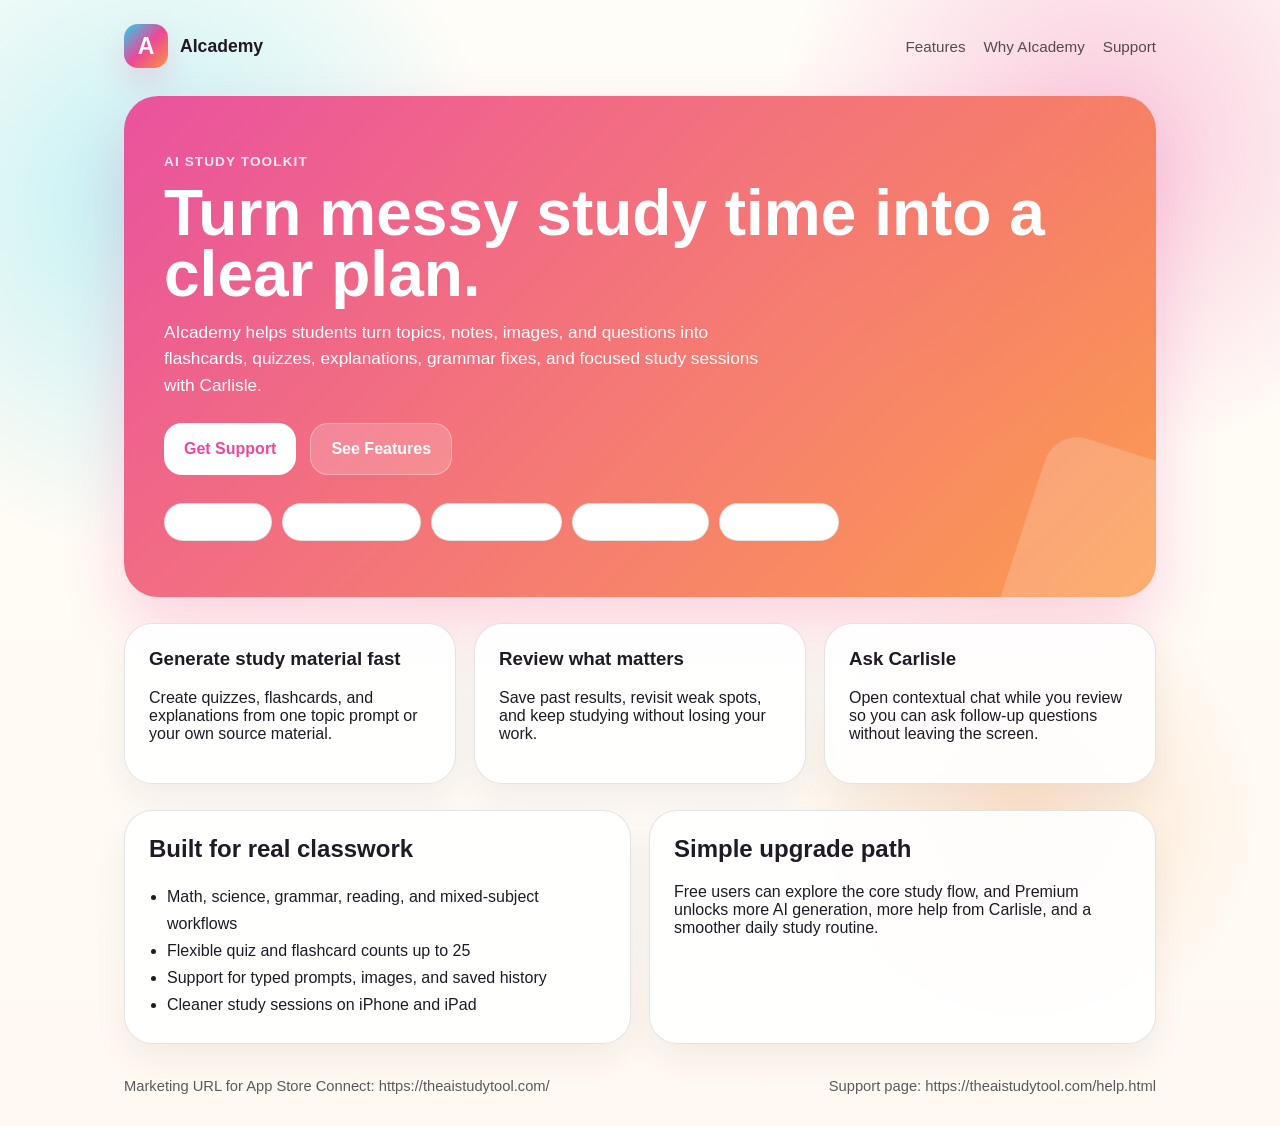
==== index.html @ 09ce11db "Create AIcademy GitHub Pages site" ====
<!DOCTYPE html>
<html lang="en">
<head>
    <meta charset="UTF-8">
    <meta name="viewport" content="width=device-width, initial-scale=1.0">
    <title>AIcademy</title>
    <style>
        :root {
            --paper: #fff9f2;
            --ink: #201a24;
            --cyan: #22d3ee;
            --pink: #ec4899;
            --orange: #fb923c;
            --yellow: #facc15;
            --panel: rgba(255, 255, 255, 0.9);
            --line: rgba(32, 26, 36, 0.12);
        }

        * { box-sizing: border-box; }

        body {
            margin: 0;
            font-family: -apple-system, BlinkMacSystemFont, "SF Pro Display", "Segoe UI", sans-serif;
            color: var(--ink);
            background:
                radial-gradient(circle at 12% 18%, rgba(34, 211, 238, 0.28), transparent 24%),
                radial-gradient(circle at 86% 12%, rgba(236, 72, 153, 0.28), transparent 22%),
                radial-gradient(circle at 80% 72%, rgba(251, 146, 60, 0.22), transparent 18%),
                linear-gradient(180deg, #fffdf8 0%, var(--paper) 100%);
        }

        a { color: inherit; text-decoration: none; }

        .shell {
            max-width: 1080px;
            margin: 0 auto;
            padding: 24px;
        }

        .nav {
            display: flex;
            justify-content: space-between;
            align-items: center;
            gap: 16px;
            margin-bottom: 28px;
        }

        .brand {
            display: inline-flex;
            align-items: center;
            gap: 12px;
            font-weight: 800;
            font-size: 1.1rem;
        }

        .brand-badge {
            width: 44px;
            height: 44px;
            border-radius: 14px;
            background: linear-gradient(135deg, var(--cyan), var(--pink), var(--orange));
            display: grid;
            place-items: center;
            color: white;
            font-size: 1.45rem;
            box-shadow: 0 14px 30px rgba(236, 72, 153, 0.18);
        }

        .nav-links {
            display: flex;
            gap: 18px;
            font-size: 0.95rem;
            color: rgba(32, 26, 36, 0.76);
        }

        .hero {
            background: linear-gradient(135deg, rgba(236, 72, 153, 0.94), rgba(251, 146, 60, 0.9));
            color: white;
            border-radius: 34px;
            padding: 56px 40px;
            box-shadow: 0 28px 60px rgba(236, 72, 153, 0.22);
            position: relative;
            overflow: hidden;
        }

        .hero::after {
            content: "";
            position: absolute;
            inset: auto -80px -80px auto;
            width: 220px;
            height: 220px;
            background: rgba(255, 255, 255, 0.18);
            border-radius: 34px;
            transform: rotate(18deg);
        }

        .eyebrow {
            display: inline-block;
            margin-bottom: 14px;
            font-size: 0.85rem;
            font-weight: 700;
            letter-spacing: 0.08em;
            text-transform: uppercase;
            opacity: 0.86;
        }

        h1 {
            margin: 0 0 14px;
            font-size: clamp(2.4rem, 5vw, 4.6rem);
            line-height: 0.95;
        }

        .hero p {
            max-width: 620px;
            font-size: 1.08rem;
            line-height: 1.55;
            margin: 0 0 24px;
        }

        .cta-row {
            display: flex;
            flex-wrap: wrap;
            gap: 14px;
        }

        .button {
            display: inline-flex;
            align-items: center;
            justify-content: center;
            min-height: 52px;
            padding: 0 20px;
            border-radius: 18px;
            font-weight: 700;
        }

        .button-primary {
            background: white;
            color: var(--pink);
        }

        .button-secondary {
            background: rgba(255, 255, 255, 0.18);
            color: white;
            border: 1px solid rgba(255, 255, 255, 0.34);
        }

        .grid {
            display: grid;
            grid-template-columns: repeat(auto-fit, minmax(240px, 1fr));
            gap: 18px;
            margin-top: 26px;
        }

        .panel {
            background: var(--panel);
            border: 1px solid var(--line);
            border-radius: 28px;
            padding: 24px;
            box-shadow: 0 16px 34px rgba(32, 26, 36, 0.06);
            backdrop-filter: blur(10px);
        }

        .panel h2, .panel h3 {
            margin-top: 0;
        }

        .pill-row {
            display: flex;
            flex-wrap: wrap;
            gap: 10px;
            margin: 28px 0 0;
        }

        .pill {
            padding: 10px 14px;
            border-radius: 999px;
            background: white;
            border: 1px solid var(--line);
            font-size: 0.92rem;
            font-weight: 600;
        }

        .feature-list {
            margin: 0;
            padding-left: 18px;
            line-height: 1.7;
        }

        .footer {
            display: flex;
            flex-wrap: wrap;
            justify-content: space-between;
            gap: 14px;
            margin: 34px 0 8px;
            font-size: 0.92rem;
            color: rgba(32, 26, 36, 0.72);
        }

        @media (max-width: 680px) {
            .shell { padding: 16px; }
            .hero { padding: 40px 24px; border-radius: 28px; }
            .nav { flex-direction: column; align-items: flex-start; }
        }
    </style>
</head>
<body>
    <div class="shell">
        <div class="nav">
            <div class="brand">
                <div class="brand-badge">A</div>
                <span>AIcademy</span>
            </div>
            <div class="nav-links">
                <a href="#features">Features</a>
                <a href="#why">Why AIcademy</a>
                <a href="/help.html">Support</a>
            </div>
        </div>

        <section class="hero">
            <span class="eyebrow">AI Study Toolkit</span>
            <h1>Turn messy study time into a clear plan.</h1>
            <p>
                AIcademy helps students turn topics, notes, images, and questions into flashcards,
                quizzes, explanations, grammar fixes, and focused study sessions with Carlisle.
            </p>
            <div class="cta-row">
                <a class="button button-primary" href="/help.html">Get Support</a>
                <a class="button button-secondary" href="#features">See Features</a>
            </div>
            <div class="pill-row">
                <span class="pill">Flashcards</span>
                <span class="pill">Multiple Choice</span>
                <span class="pill">Grammar Help</span>
                <span class="pill">Past Questions</span>
                <span class="pill">Carlisle Chat</span>
            </div>
        </section>

        <section class="grid" id="features">
            <div class="panel">
                <h3>Generate study material fast</h3>
                <p>Create quizzes, flashcards, and explanations from one topic prompt or your own source material.</p>
            </div>
            <div class="panel">
                <h3>Review what matters</h3>
                <p>Save past results, revisit weak spots, and keep studying without losing your work.</p>
            </div>
            <div class="panel">
                <h3>Ask Carlisle</h3>
                <p>Open contextual chat while you review so you can ask follow-up questions without leaving the screen.</p>
            </div>
        </section>

        <section class="grid" id="why">
            <div class="panel">
                <h2>Built for real classwork</h2>
                <ul class="feature-list">
                    <li>Math, science, grammar, reading, and mixed-subject workflows</li>
                    <li>Flexible quiz and flashcard counts up to 25</li>
                    <li>Support for typed prompts, images, and saved history</li>
                    <li>Cleaner study sessions on iPhone and iPad</li>
                </ul>
            </div>
            <div class="panel">
                <h2>Simple upgrade path</h2>
                <p>
                    Free users can explore the core study flow, and Premium unlocks more AI generation,
                    more help from Carlisle, and a smoother daily study routine.
                </p>
            </div>
        </section>

        <div class="footer">
            <span>Marketing URL for App Store Connect: https://theaistudytool.com/</span>
            <span>Support page: https://theaistudytool.com/help.html</span>
        </div>
    </div>
</body>
</html>
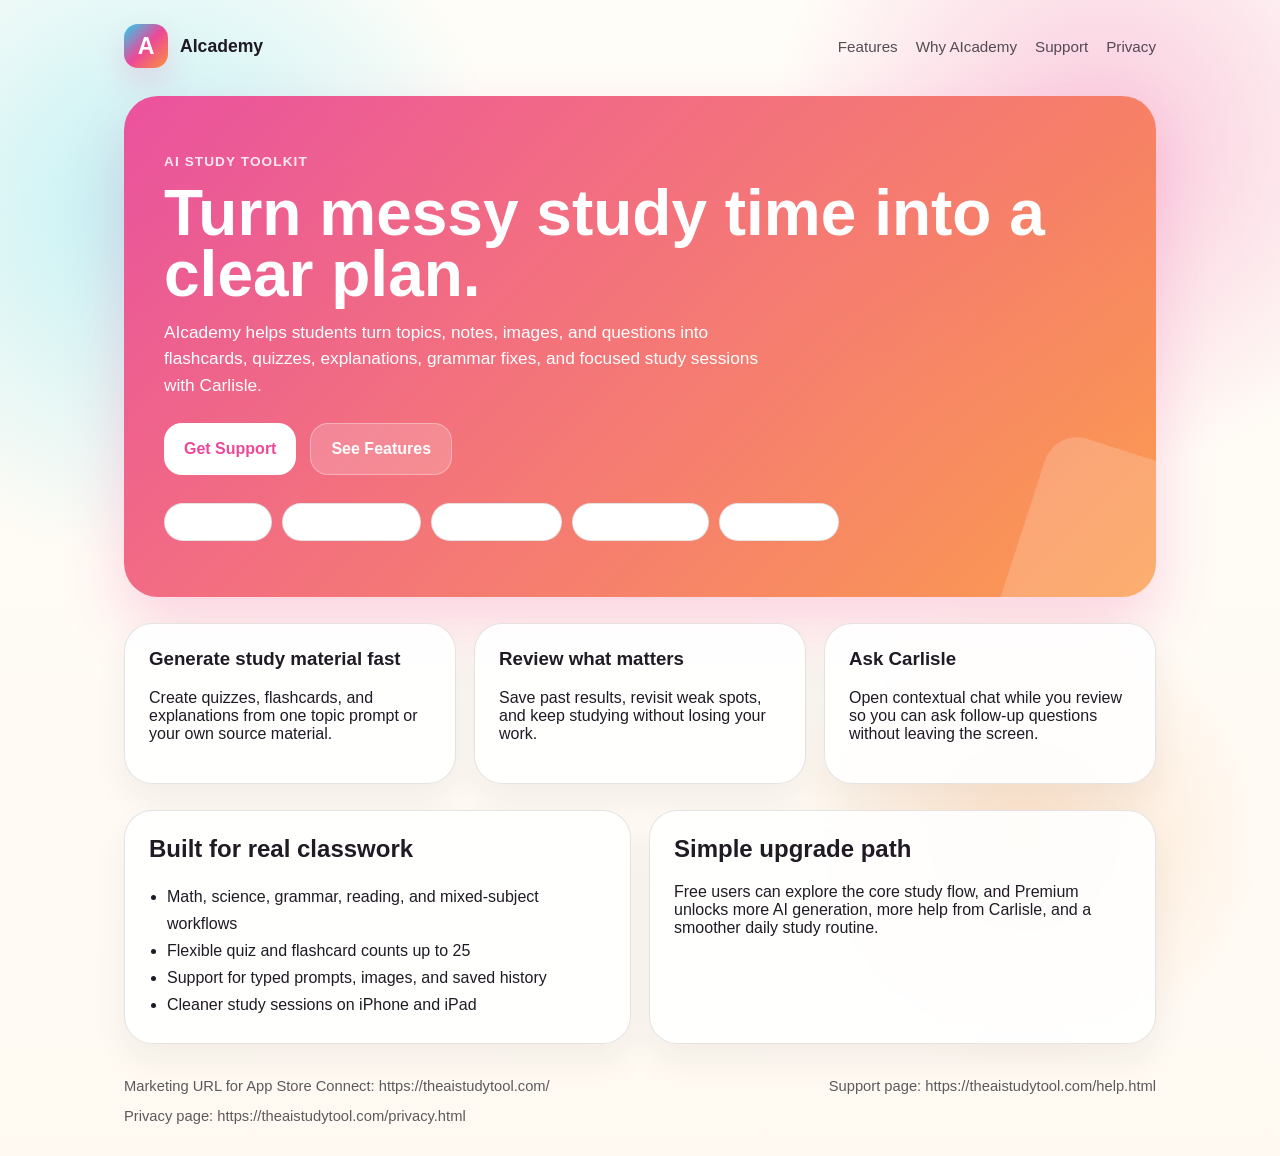
==== commit e63b3441: "Add privacy policy page" ====
--- a/index.html
+++ b/index.html
@@ -213,6 +213,7 @@
                 <a href="#features">Features</a>
                 <a href="#why">Why AIcademy</a>
                 <a href="/help.html">Support</a>
+                <a href="/privacy.html">Privacy</a>
             </div>
         </div>
 
@@ -273,6 +274,7 @@
         <div class="footer">
             <span>Marketing URL for App Store Connect: https://theaistudytool.com/</span>
             <span>Support page: https://theaistudytool.com/help.html</span>
+            <span>Privacy page: https://theaistudytool.com/privacy.html</span>
         </div>
     </div>
 </body>
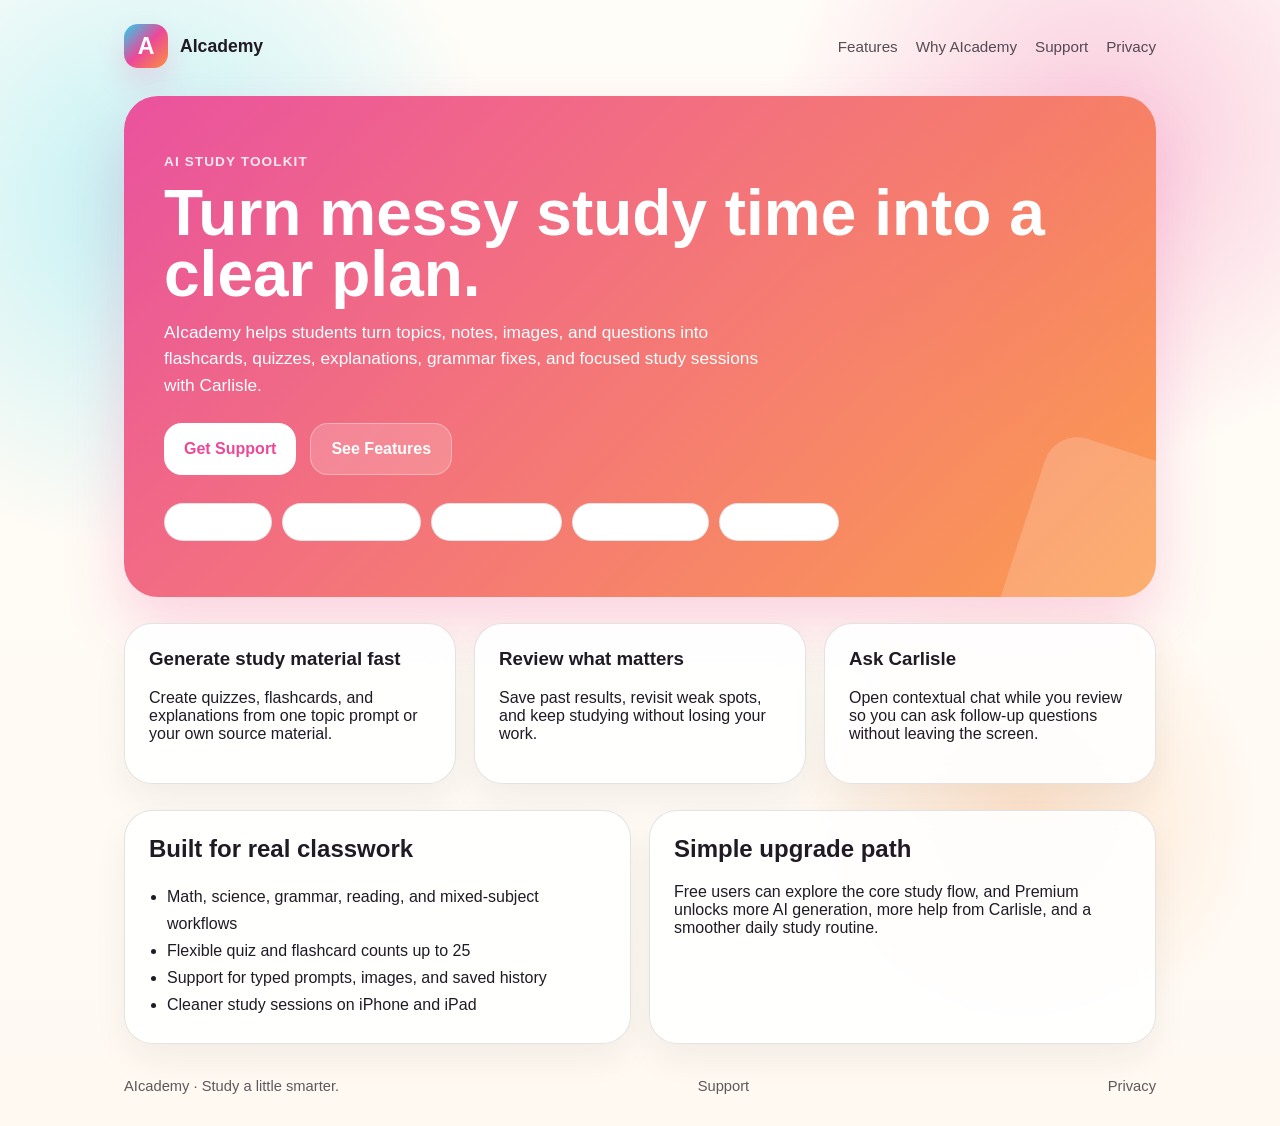
==== commit 44a6d9bb: "Clarify AIcademy 3 privacy and account support" ====
--- a/index.html
+++ b/index.html
@@ -212,8 +212,8 @@
             <div class="nav-links">
                 <a href="#features">Features</a>
                 <a href="#why">Why AIcademy</a>
-                <a href="/help.html">Support</a>
-                <a href="/privacy.html">Privacy</a>
+                <a href="help.html">Support</a>
+                <a href="privacy.html">Privacy</a>
             </div>
         </div>
 
@@ -225,7 +225,7 @@
                 quizzes, explanations, grammar fixes, and focused study sessions with Carlisle.
             </p>
             <div class="cta-row">
-                <a class="button button-primary" href="/help.html">Get Support</a>
+                <a class="button button-primary" href="help.html">Get Support</a>
                 <a class="button button-secondary" href="#features">See Features</a>
             </div>
             <div class="pill-row">
@@ -272,9 +272,9 @@
         </section>
 
         <div class="footer">
-            <span>Marketing URL for App Store Connect: https://theaistudytool.com/</span>
-            <span>Support page: https://theaistudytool.com/help.html</span>
-            <span>Privacy page: https://theaistudytool.com/privacy.html</span>
+            <span>AIcademy · Study a little smarter.</span>
+            <a href="help.html">Support</a>
+            <a href="privacy.html">Privacy</a>
         </div>
     </div>
 </body>
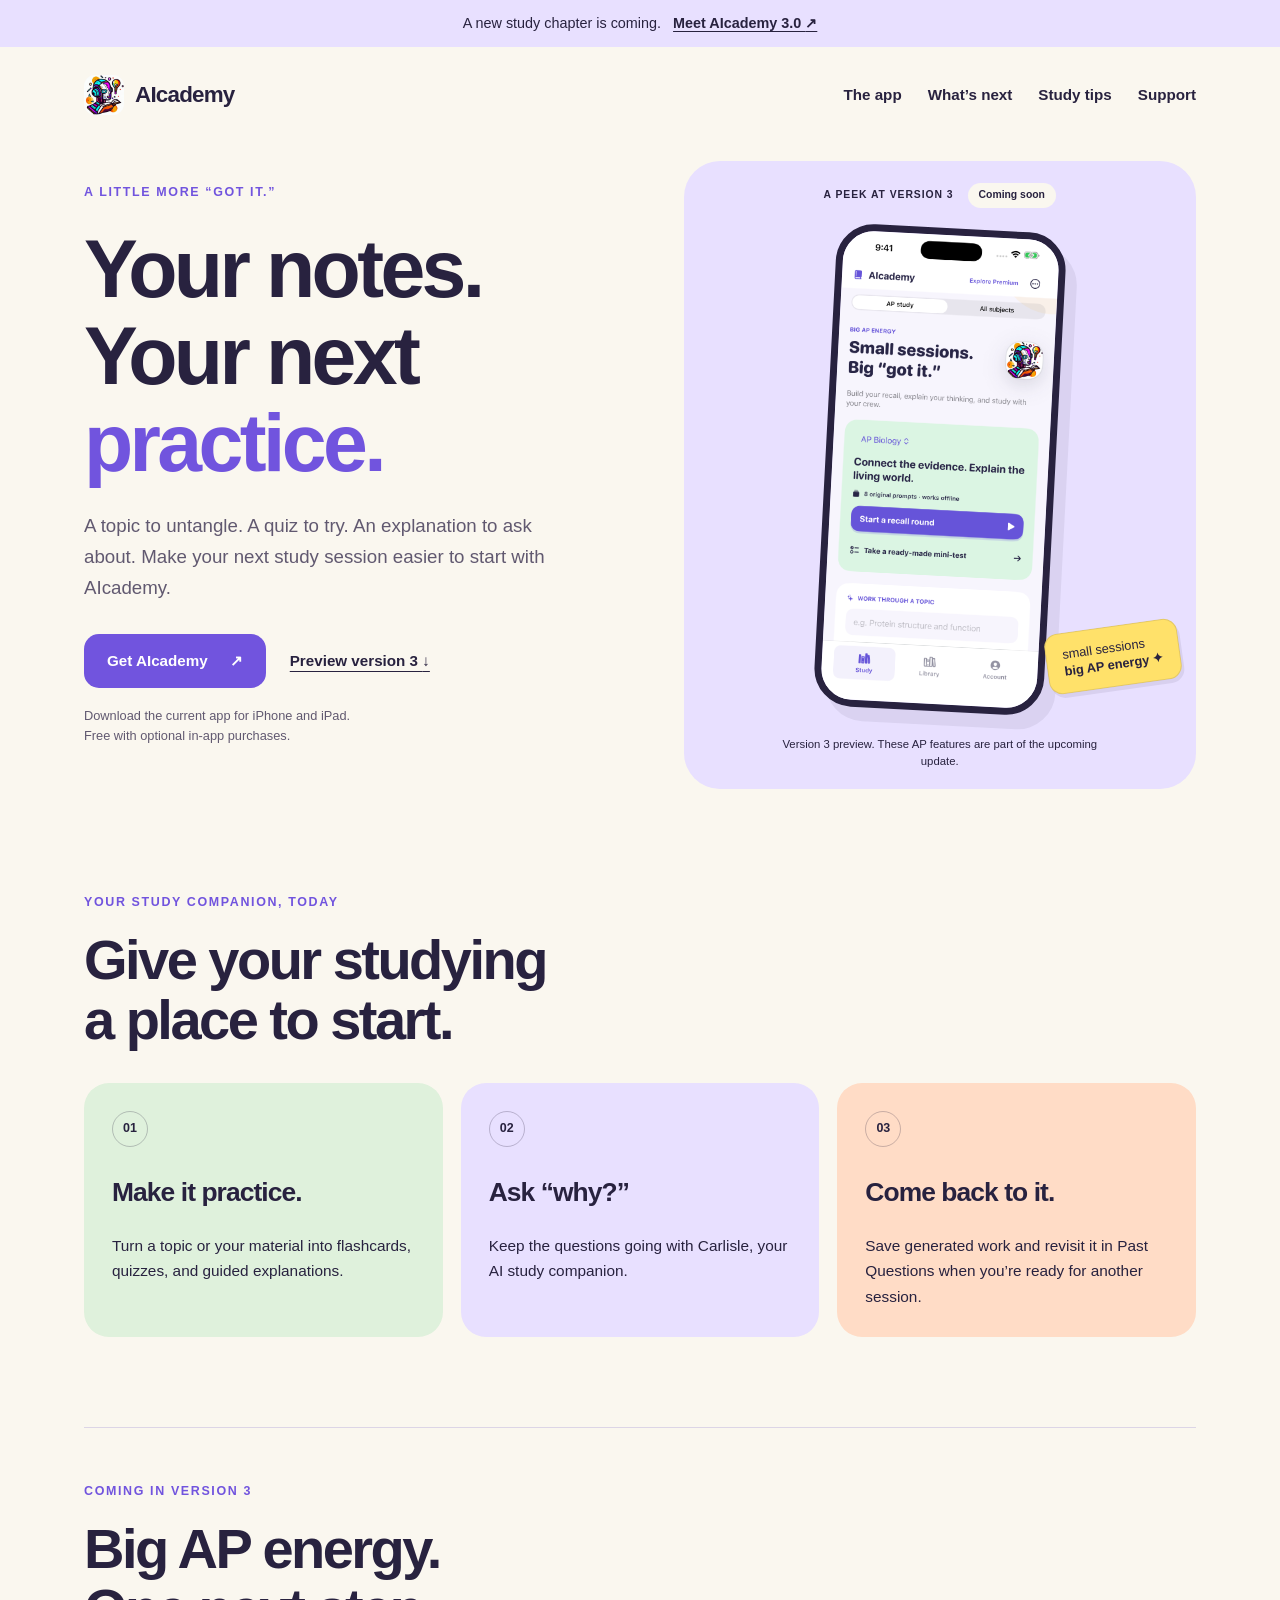
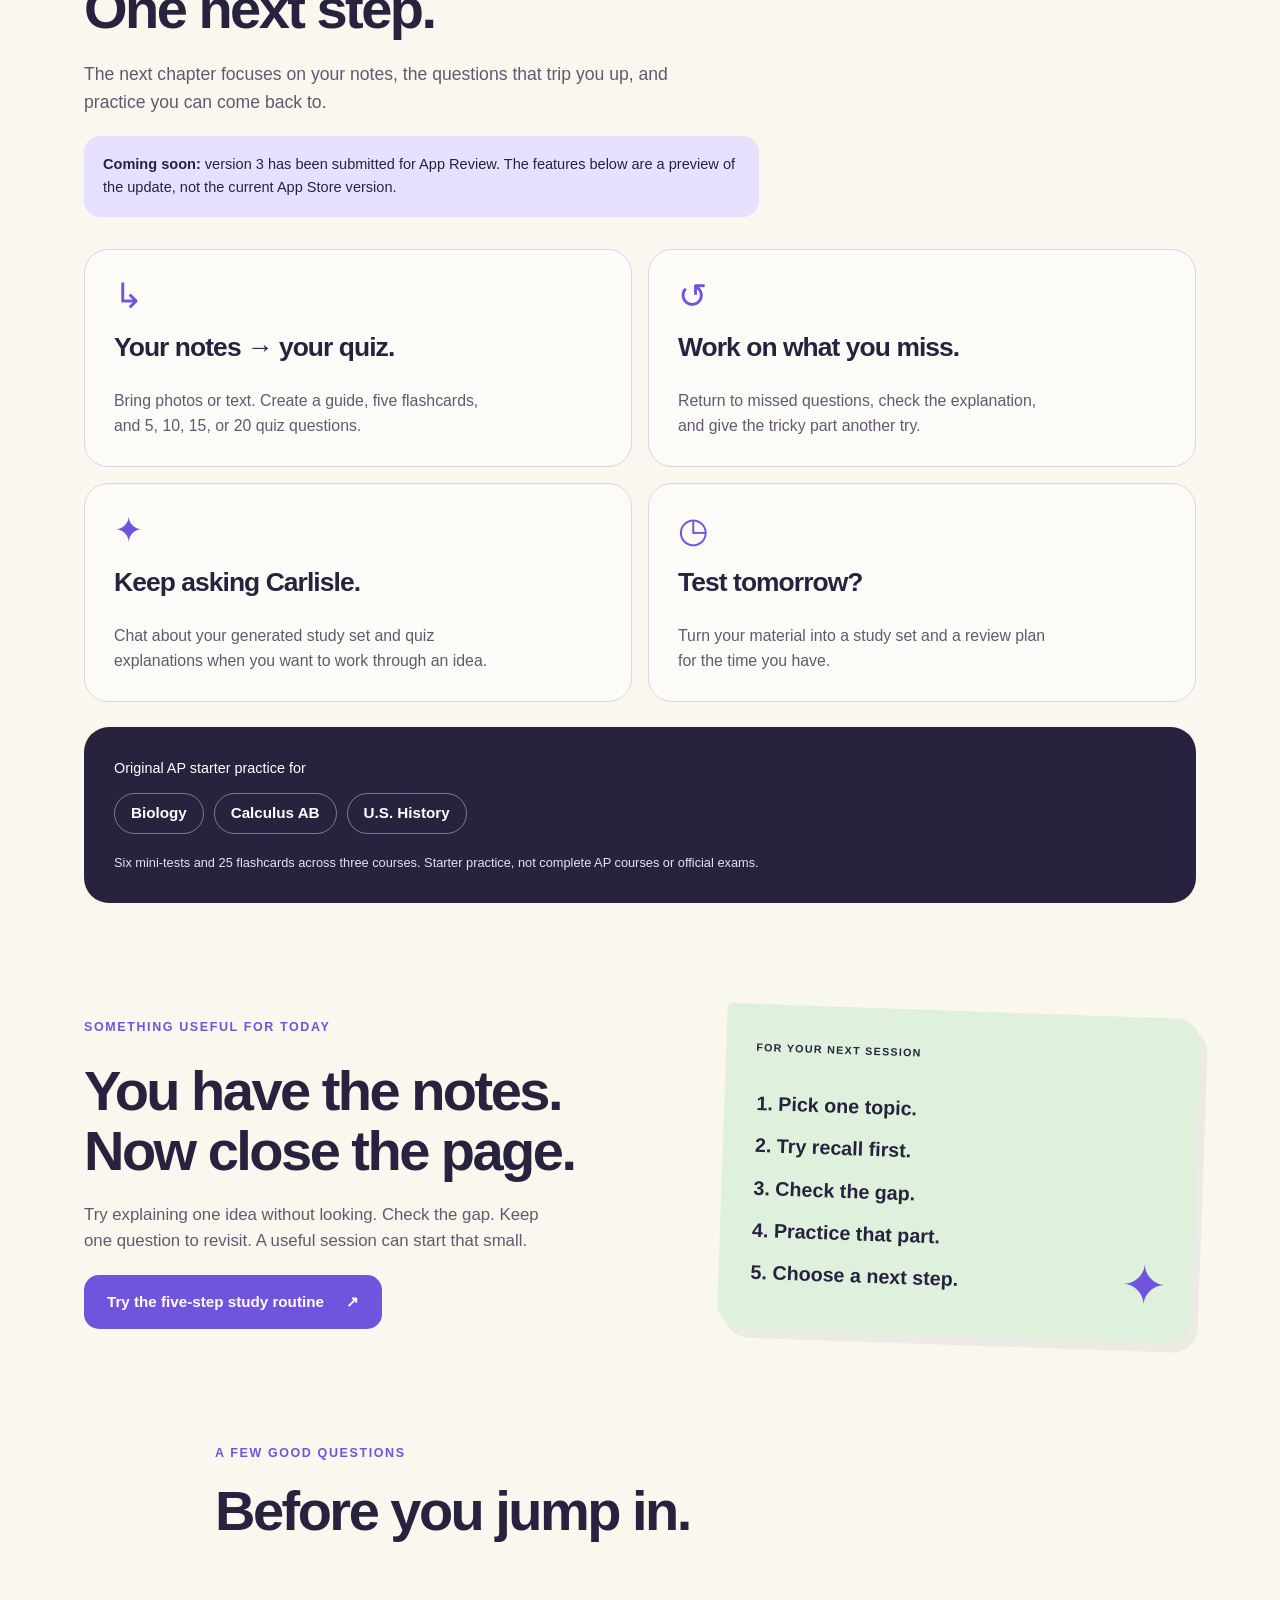
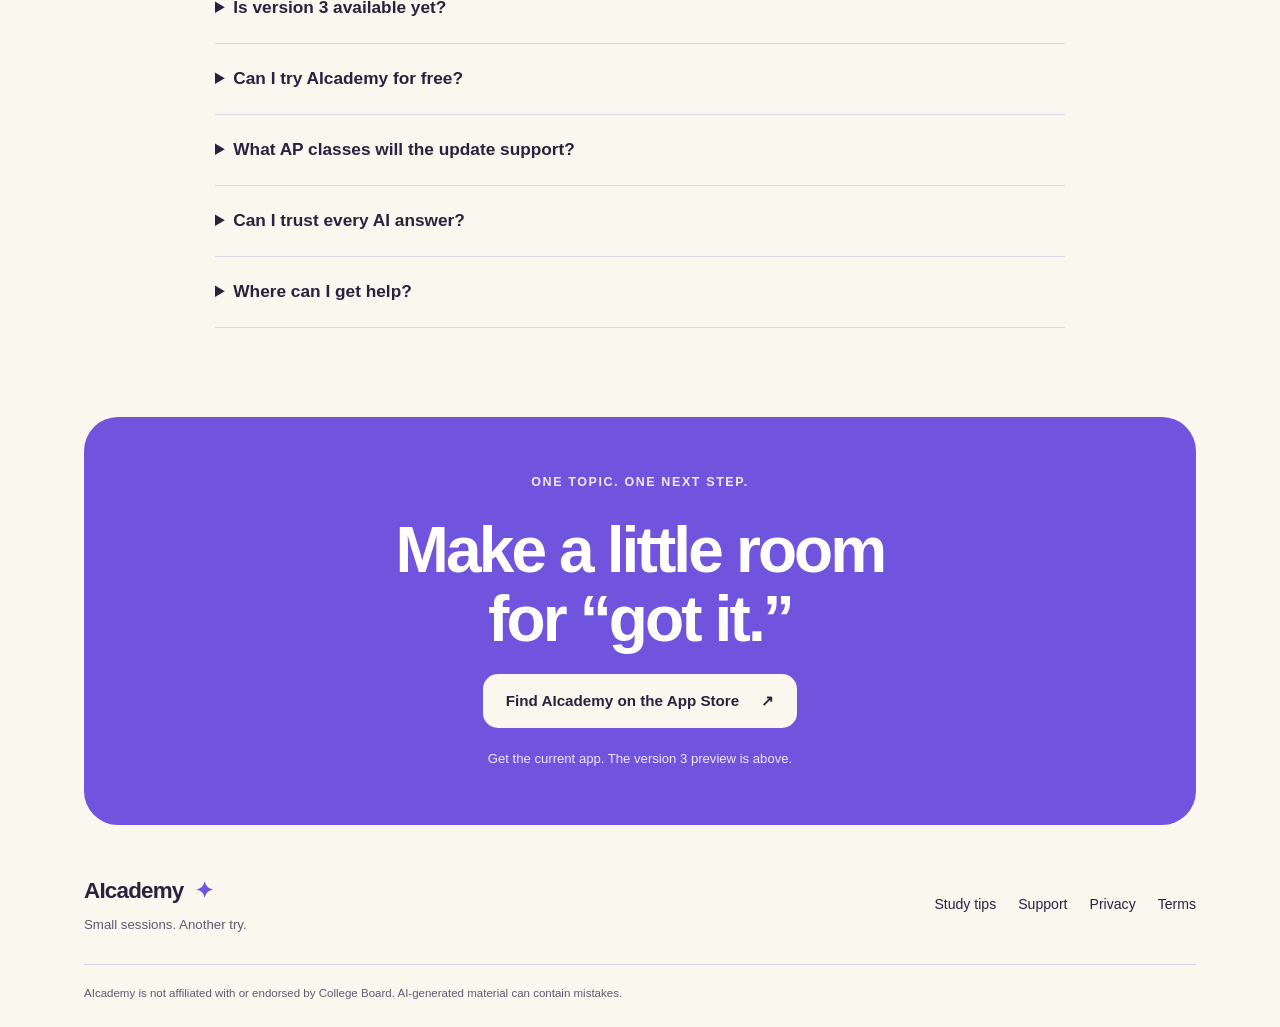
==== commit 9ba38e68: "Refresh AIcademy marketing site and publish study guide" ====
--- a/index.html
+++ b/index.html
@@ -1,281 +1,78 @@
-<!DOCTYPE html>
+<!doctype html>
 <html lang="en">
 <head>
-    <meta charset="UTF-8">
-    <meta name="viewport" content="width=device-width, initial-scale=1.0">
-    <title>AIcademy</title>
-    <style>
-        :root {
-            --paper: #fff9f2;
-            --ink: #201a24;
-            --cyan: #22d3ee;
-            --pink: #ec4899;
-            --orange: #fb923c;
-            --yellow: #facc15;
-            --panel: rgba(255, 255, 255, 0.9);
-            --line: rgba(32, 26, 36, 0.12);
-        }
-
-        * { box-sizing: border-box; }
-
-        body {
-            margin: 0;
-            font-family: -apple-system, BlinkMacSystemFont, "SF Pro Display", "Segoe UI", sans-serif;
-            color: var(--ink);
-            background:
-                radial-gradient(circle at 12% 18%, rgba(34, 211, 238, 0.28), transparent 24%),
-                radial-gradient(circle at 86% 12%, rgba(236, 72, 153, 0.28), transparent 22%),
-                radial-gradient(circle at 80% 72%, rgba(251, 146, 60, 0.22), transparent 18%),
-                linear-gradient(180deg, #fffdf8 0%, var(--paper) 100%);
-        }
-
-        a { color: inherit; text-decoration: none; }
-
-        .shell {
-            max-width: 1080px;
-            margin: 0 auto;
-            padding: 24px;
-        }
-
-        .nav {
-            display: flex;
-            justify-content: space-between;
-            align-items: center;
-            gap: 16px;
-            margin-bottom: 28px;
-        }
-
-        .brand {
-            display: inline-flex;
-            align-items: center;
-            gap: 12px;
-            font-weight: 800;
-            font-size: 1.1rem;
-        }
-
-        .brand-badge {
-            width: 44px;
-            height: 44px;
-            border-radius: 14px;
-            background: linear-gradient(135deg, var(--cyan), var(--pink), var(--orange));
-            display: grid;
-            place-items: center;
-            color: white;
-            font-size: 1.45rem;
-            box-shadow: 0 14px 30px rgba(236, 72, 153, 0.18);
-        }
-
-        .nav-links {
-            display: flex;
-            gap: 18px;
-            font-size: 0.95rem;
-            color: rgba(32, 26, 36, 0.76);
-        }
-
-        .hero {
-            background: linear-gradient(135deg, rgba(236, 72, 153, 0.94), rgba(251, 146, 60, 0.9));
-            color: white;
-            border-radius: 34px;
-            padding: 56px 40px;
-            box-shadow: 0 28px 60px rgba(236, 72, 153, 0.22);
-            position: relative;
-            overflow: hidden;
-        }
-
-        .hero::after {
-            content: "";
-            position: absolute;
-            inset: auto -80px -80px auto;
-            width: 220px;
-            height: 220px;
-            background: rgba(255, 255, 255, 0.18);
-            border-radius: 34px;
-            transform: rotate(18deg);
-        }
-
-        .eyebrow {
-            display: inline-block;
-            margin-bottom: 14px;
-            font-size: 0.85rem;
-            font-weight: 700;
-            letter-spacing: 0.08em;
-            text-transform: uppercase;
-            opacity: 0.86;
-        }
-
-        h1 {
-            margin: 0 0 14px;
-            font-size: clamp(2.4rem, 5vw, 4.6rem);
-            line-height: 0.95;
-        }
-
-        .hero p {
-            max-width: 620px;
-            font-size: 1.08rem;
-            line-height: 1.55;
-            margin: 0 0 24px;
-        }
-
-        .cta-row {
-            display: flex;
-            flex-wrap: wrap;
-            gap: 14px;
-        }
-
-        .button {
-            display: inline-flex;
-            align-items: center;
-            justify-content: center;
-            min-height: 52px;
-            padding: 0 20px;
-            border-radius: 18px;
-            font-weight: 700;
-        }
-
-        .button-primary {
-            background: white;
-            color: var(--pink);
-        }
-
-        .button-secondary {
-            background: rgba(255, 255, 255, 0.18);
-            color: white;
-            border: 1px solid rgba(255, 255, 255, 0.34);
-        }
-
-        .grid {
-            display: grid;
-            grid-template-columns: repeat(auto-fit, minmax(240px, 1fr));
-            gap: 18px;
-            margin-top: 26px;
-        }
-
-        .panel {
-            background: var(--panel);
-            border: 1px solid var(--line);
-            border-radius: 28px;
-            padding: 24px;
-            box-shadow: 0 16px 34px rgba(32, 26, 36, 0.06);
-            backdrop-filter: blur(10px);
-        }
-
-        .panel h2, .panel h3 {
-            margin-top: 0;
-        }
-
-        .pill-row {
-            display: flex;
-            flex-wrap: wrap;
-            gap: 10px;
-            margin: 28px 0 0;
-        }
-
-        .pill {
-            padding: 10px 14px;
-            border-radius: 999px;
-            background: white;
-            border: 1px solid var(--line);
-            font-size: 0.92rem;
-            font-weight: 600;
-        }
-
-        .feature-list {
-            margin: 0;
-            padding-left: 18px;
-            line-height: 1.7;
-        }
-
-        .footer {
-            display: flex;
-            flex-wrap: wrap;
-            justify-content: space-between;
-            gap: 14px;
-            margin: 34px 0 8px;
-            font-size: 0.92rem;
-            color: rgba(32, 26, 36, 0.72);
-        }
-
-        @media (max-width: 680px) {
-            .shell { padding: 16px; }
-            .hero { padding: 40px 24px; border-radius: 28px; }
-            .nav { flex-direction: column; align-items: flex-start; }
-        }
-    </style>
+  <meta charset="utf-8">
+  <meta name="viewport" content="width=device-width,initial-scale=1">
+  <title>AIcademy | Your Notes. Your Next Practice.</title>
+  <meta name="description" content="Turn notes and topics into quizzes, flashcards, and explanations with AIcademy for iPhone and iPad. Preview the upcoming AP study update.">
+  <meta name="theme-color" content="#faf7ef">
+  <link rel="canonical" href="https://awfasano.github.io/aicademy-pages/">
+  <link rel="icon" href="assets/images/app-icon.png" type="image/png">
+  <link rel="stylesheet" href="assets/css/marketing.css">
+  <meta property="og:type" content="website">
+  <meta property="og:site_name" content="AIcademy">
+  <meta property="og:title" content="Your notes. Your next “got it.”">
+  <meta property="og:description" content="Make your next study session a little easier to start. AIcademy for iPhone and iPad, with a preview of the upcoming AP study update.">
+  <meta property="og:url" content="https://awfasano.github.io/aicademy-pages/">
+  <meta property="og:image" content="https://awfasano.github.io/aicademy-pages/assets/images/share-card.png">
+  <meta property="og:image:width" content="1200">
+  <meta property="og:image:height" content="630">
+  <meta property="og:image:alt" content="AIcademy: Your notes. Your next got it. For iPhone and iPad.">
+  <meta name="twitter:card" content="summary_large_image">
 </head>
 <body>
-    <div class="shell">
-        <div class="nav">
-            <div class="brand">
-                <div class="brand-badge">A</div>
-                <span>AIcademy</span>
-            </div>
-            <div class="nav-links">
-                <a href="#features">Features</a>
-                <a href="#why">Why AIcademy</a>
-                <a href="help.html">Support</a>
-                <a href="privacy.html">Privacy</a>
-            </div>
+  <a class="skip-link" href="#main">Skip to content</a>
+  <div class="announcement">A new study chapter is coming. <a href="#next">Meet AIcademy 3.0 <span aria-hidden="true">↗</span></a></div>
+  <div class="shell">
+    <header class="nav">
+      <a class="brand" href="./" aria-label="AIcademy home"><img src="assets/images/app-icon.png" width="40" height="40" alt=""><span>AIcademy</span></a>
+      <nav class="nav-links" aria-label="Main navigation"><a href="#today">The app</a><a href="#next">What’s next</a><a href="study-notes-to-practice.html">Study tips</a><a href="help.html">Support</a></nav>
+    </header>
+    <main id="main">
+      <section class="hero" aria-labelledby="hero-title">
+        <div class="hero-copy">
+          <p class="eyebrow">A little more “got it.”</p>
+          <h1 id="hero-title">Your notes.<br>Your next<br><span>practice.</span></h1>
+          <p class="intro">A topic to untangle. A quiz to try. An explanation to ask about. Make your next study session easier to start with AIcademy.</p>
+          <div class="actions"><a class="button primary" href="https://apps.apple.com/app/id6447424277">Get AIcademy <span aria-hidden="true">↗</span></a><a class="text-link" href="#next">Preview version 3 <span aria-hidden="true">↓</span></a></div>
+          <p class="micro">Download the current app for iPhone and iPad.<br>Free with optional in-app purchases.</p>
         </div>
-
-        <section class="hero">
-            <span class="eyebrow">AI Study Toolkit</span>
-            <h1>Turn messy study time into a clear plan.</h1>
-            <p>
-                AIcademy helps students turn topics, notes, images, and questions into flashcards,
-                quizzes, explanations, grammar fixes, and focused study sessions with Carlisle.
-            </p>
-            <div class="cta-row">
-                <a class="button button-primary" href="help.html">Get Support</a>
-                <a class="button button-secondary" href="#features">See Features</a>
-            </div>
-            <div class="pill-row">
-                <span class="pill">Flashcards</span>
-                <span class="pill">Multiple Choice</span>
-                <span class="pill">Grammar Help</span>
-                <span class="pill">Past Questions</span>
-                <span class="pill">Carlisle Chat</span>
-            </div>
-        </section>
-
-        <section class="grid" id="features">
-            <div class="panel">
-                <h3>Generate study material fast</h3>
-                <p>Create quizzes, flashcards, and explanations from one topic prompt or your own source material.</p>
-            </div>
-            <div class="panel">
-                <h3>Review what matters</h3>
-                <p>Save past results, revisit weak spots, and keep studying without losing your work.</p>
-            </div>
-            <div class="panel">
-                <h3>Ask Carlisle</h3>
-                <p>Open contextual chat while you review so you can ask follow-up questions without leaving the screen.</p>
-            </div>
-        </section>
-
-        <section class="grid" id="why">
-            <div class="panel">
-                <h2>Built for real classwork</h2>
-                <ul class="feature-list">
-                    <li>Math, science, grammar, reading, and mixed-subject workflows</li>
-                    <li>Flexible quiz and flashcard counts up to 25</li>
-                    <li>Support for typed prompts, images, and saved history</li>
-                    <li>Cleaner study sessions on iPhone and iPad</li>
-                </ul>
-            </div>
-            <div class="panel">
-                <h2>Simple upgrade path</h2>
-                <p>
-                    Free users can explore the core study flow, and Premium unlocks more AI generation,
-                    more help from Carlisle, and a smoother daily study routine.
-                </p>
-            </div>
-        </section>
-
-        <div class="footer">
-            <span>AIcademy · Study a little smarter.</span>
-            <a href="help.html">Support</a>
-            <a href="privacy.html">Privacy</a>
+        <figure class="hero-visual">
+          <div class="preview-label">A PEEK AT VERSION 3 <span>Coming soon</span></div>
+          <div class="phone-wrap"><img class="phone" src="assets/images/v3-ap-home.png" width="1320" height="2868" alt="Preview of the upcoming AIcademy 3 AP study home, with original Biology practice and recall rounds." fetchpriority="high"></div>
+          <div class="sticker" aria-hidden="true">small sessions<br><strong>big AP energy ✦</strong></div>
+          <figcaption>Version 3 preview. These AP features are part of the upcoming update.</figcaption>
+        </figure>
+      </section>
+      <section class="section" id="today" aria-labelledby="today-title">
+        <div class="section-heading"><p class="eyebrow">Your study companion, today</p><h2 id="today-title">Give your studying<br>a place to start.</h2></div>
+        <div class="feature-grid">
+          <article class="feature mint"><span class="number">01</span><h3>Make it practice.</h3><p>Turn a topic or your material into flashcards, quizzes, and guided explanations.</p></article>
+          <article class="feature lavender"><span class="number">02</span><h3>Ask “why?”</h3><p>Keep the questions going with Carlisle, your AI study companion.</p></article>
+          <article class="feature peach"><span class="number">03</span><h3>Come back to it.</h3><p>Save generated work and revisit it in Past Questions when you’re ready for another session.</p></article>
         </div>
-    </div>
+      </section>
+      <section class="next section" id="next" aria-labelledby="next-title">
+        <div class="section-heading"><p class="eyebrow">Coming in version 3</p><h2 id="next-title">Big AP energy.<br>One next step.</h2><p class="section-intro">The next chapter focuses on your notes, the questions that trip you up, and practice you can come back to.</p><p class="release-note"><strong>Coming soon:</strong> version 3 has been submitted for App Review. The features below are a preview of the update, not the current App Store version.</p></div>
+        <div class="next-grid">
+          <article class="next-card"><span aria-hidden="true">↳</span><h3>Your notes → your quiz.</h3><p>Bring photos or text. Create a guide, five flashcards, and 5, 10, 15, or 20 quiz questions.</p></article>
+          <article class="next-card"><span aria-hidden="true">↺</span><h3>Work on what you miss.</h3><p>Return to missed questions, check the explanation, and give the tricky part another try.</p></article>
+          <article class="next-card"><span aria-hidden="true">✦</span><h3>Keep asking Carlisle.</h3><p>Chat about your generated study set and quiz explanations when you want to work through an idea.</p></article>
+          <article class="next-card"><span aria-hidden="true">◷</span><h3>Test tomorrow?</h3><p>Turn your material into a study set and a review plan for the time you have.</p></article>
+        </div>
+        <div class="course-strip"><p>Original AP starter practice for</p><ul><li>Biology</li><li>Calculus AB</li><li>U.S. History</li></ul><p class="micro">Six mini-tests and 25 flashcards across three courses. Starter practice, not complete AP courses or official exams.</p></div>
+      </section>
+      <section class="study-note section" aria-labelledby="note-title"><div><p class="eyebrow">Something useful for today</p><h2 id="note-title">You have the notes.<br>Now close the page.</h2><p>Try explaining one idea without looking. Check the gap. Keep one question to revisit. A useful session can start that small.</p><a class="button primary" href="study-notes-to-practice.html">Try the five-step study routine <span aria-hidden="true">↗</span></a></div><div class="note-paper" aria-label="Study routine"><p class="note-tag">FOR YOUR NEXT SESSION</p><ol><li>Pick one topic.</li><li>Try recall first.</li><li>Check the gap.</li><li>Practice that part.</li><li>Choose a next step.</li></ol><span aria-hidden="true" class="note-star">✦</span></div></section>
+      <section class="faq section" aria-labelledby="faq-title"><div class="section-heading"><p class="eyebrow">A few good questions</p><h2 id="faq-title">Before you jump in.</h2></div>
+        <details><summary>Is version 3 available yet?</summary><p>Version 3 has been submitted for App Review and is coming soon. The download buttons open the current released app. We’ll update this page when the new version is publicly available.</p></details>
+        <details><summary>Can I try AIcademy for free?</summary><p>The app is free to download with a limited free AI allowance. Optional monthly and annual Premium plans give you more AI access. Check the app for current prices and allowances before subscribing.</p></details>
+        <details><summary>What AP classes will the update support?</summary><p>Version 3 starts with original practice for AP Biology, AP Calculus AB, and AP U.S. History. The starter library includes six five-question mini-tests and 25 flashcards. These are small practice resources, not complete courses or official exam questions.</p></details>
+        <details><summary>Can I trust every AI answer?</summary><p>AI can make mistakes. Use explanations to work through a topic, and check important answers against your class notes, teacher’s guidance, and course resources.</p></details>
+        <details><summary>Where can I get help?</summary><p>Visit <a href="help.html">AIcademy support</a> for account, subscription, and app questions. You can also read our <a href="privacy.html">privacy policy</a>.</p></details>
+      </section>
+      <section class="closing"><p class="eyebrow">One topic. One next step.</p><h2>Make a little room<br>for “got it.”</h2><a class="button light" href="https://apps.apple.com/app/id6447424277">Find AIcademy on the App Store <span aria-hidden="true">↗</span></a><p>Get the current app. The version 3 preview is above.</p></section>
+    </main>
+    <footer class="footer"><div><a class="brand" href="./">AIcademy <span aria-hidden="true">✦</span></a><p>Small sessions. Another try.</p></div><nav aria-label="Footer navigation"><a href="study-notes-to-practice.html">Study tips</a><a href="help.html">Support</a><a href="privacy.html">Privacy</a><a href="https://www.apple.com/legal/internet-services/itunes/dev/stdeula/">Terms</a></nav><p class="disclosure">AIcademy is not affiliated with or endorsed by College Board. AI-generated material can contain mistakes.</p></footer>
+  </div>
 </body>
 </html>
--- a/assets/css/marketing.css
+++ b/assets/css/marketing.css
@@ -0,0 +1,5 @@
+:root{--ink:#28223f;--purple:#7154de;--paper:#faf7ef;--mint:#dff1dc;--peach:#ffdcc6;--lavender:#e8e0ff;--muted:#615970;--line:#dcd5e6}
+*{box-sizing:border-box}html{scroll-behavior:smooth;scroll-padding-top:25px}body{margin:0;background:var(--paper);color:var(--ink);font-family:-apple-system,BlinkMacSystemFont,"Segoe UI",sans-serif;line-height:1.6}a{color:inherit}img{max-width:100%;height:auto;display:block}a:focus-visible,summary:focus-visible{outline:3px solid var(--purple);outline-offset:5px}h1,h2,h3,p{margin-top:0}h1,h2,h3{line-height:1.08;letter-spacing:-.045em}h1{font-size:clamp(3.5rem,6.3vw,5.05rem);margin-bottom:24px;font-weight:850}h1 span{color:var(--purple)}h2{font-size:clamp(2.3rem,4.5vw,3.5rem);margin-bottom:20px}h3{font-size:1.65rem;letter-spacing:-.035em}p{margin-bottom:20px}.shell{max-width:1168px;margin:auto;padding:0 28px}.skip-link{position:absolute;left:16px;top:-90px;padding:12px 18px;background:var(--ink);color:white;z-index:5}.skip-link:focus{top:14px}.announcement{background:var(--lavender);padding:12px 20px;text-align:center;font-size:.9rem}.announcement a{font-weight:750;margin-left:8px;text-underline-offset:3px}.nav{display:flex;justify-content:space-between;align-items:center;padding:28px 0;gap:25px}.brand{display:inline-flex;gap:11px;align-items:center;font-size:1.4rem;font-weight:800;text-decoration:none;letter-spacing:-.035em}.brand img{border-radius:11px;width:40px;height:40px}.brand span[aria-hidden]{color:var(--purple)}.nav-links{display:flex;gap:26px;align-items:center;font-size:.95rem;font-weight:600}.nav-links a{text-decoration:none}.nav-links a:hover,.footer a:hover{color:var(--purple)}.hero{display:grid;grid-template-columns:1.08fr 1fr;gap:46px;align-items:center;padding:18px 0 50px}.eyebrow{font-size:.78rem;font-weight:800;letter-spacing:.13em;text-transform:uppercase;color:var(--purple);margin-bottom:23px}.intro{font-size:1.17rem;max-width:475px;color:var(--muted);line-height:1.65}.actions{display:flex;flex-wrap:wrap;align-items:center;gap:24px;margin:30px 0 18px}.button{display:inline-flex;gap:22px;align-items:center;justify-content:center;min-height:54px;padding:14px 23px;border-radius:15px;text-decoration:none;font-weight:750;font-size:.95rem;transition:transform .15s ease,box-shadow .15s ease}.button:hover{transform:translateY(-2px);box-shadow:0 5px 0 #28223f25}.primary{background:var(--purple);color:#fff}.light{background:var(--paper);color:var(--ink)}.text-link{font-weight:650;text-underline-offset:5px;font-size:.95rem}.micro{font-size:.8rem;color:var(--muted);line-height:1.6}.hero-visual{position:relative;margin:0;background:var(--lavender);border-radius:36px;padding:22px 34px 19px;overflow:hidden}.preview-label{display:flex;flex-wrap:wrap;align-items:center;justify-content:center;gap:8px 14px;letter-spacing:.09em;font-size:.65rem;font-weight:800;margin-bottom:20px}.preview-label span{letter-spacing:0;background:var(--paper);padding:4px 11px;border-radius:30px;font-weight:600}.phone-wrap{width:230px;margin:0 auto;border:7px solid var(--ink);border-radius:38px;overflow:hidden;box-shadow:12px 14px 0 #28223f12;transform:rotate(3deg)}.phone{width:100%;height:auto}.sticker{position:absolute;right:16px;bottom:103px;background:#ffe16a;border:1px solid #28223f20;padding:12px 16px;transform:rotate(-8deg);border-radius:14px;font-size:.8rem;line-height:1.35;box-shadow:2px 4px 0 #28223f15}.hero-visual figcaption{font-size:.71rem;line-height:1.5;text-align:center;max-width:320px;margin:25px auto 0}.section{padding:54px 0}.section-heading{max-width:710px;margin-bottom:32px}.section-heading .eyebrow{margin-bottom:17px}.section-intro{font-size:1.1rem;color:var(--muted);max-width:595px}.feature-grid{display:grid;grid-template-columns:repeat(3,1fr);gap:18px}.feature{padding:28px;border-radius:25px}.mint{background:var(--mint)}.lavender{background:var(--lavender)}.peach{background:var(--peach)}.feature p{margin-bottom:0;font-size:.96rem;line-height:1.65}.number{display:inline-flex;width:36px;height:36px;align-items:center;justify-content:center;border:1px solid #28223f40;border-radius:50%;font-size:.78rem;font-weight:650;margin-bottom:31px}.next{border-top:1px solid var(--line);margin-top:36px}.release-note{font-size:.91rem;background:var(--lavender);padding:17px 19px;border-radius:16px;max-width:675px}.next-grid{display:grid;grid-template-columns:repeat(2,1fr);gap:16px}.next-card{border:1px solid var(--line);padding:28px 29px;border-radius:24px;background:#ffffff80}.next-card>span{display:block;font-size:2.2rem;line-height:1;margin-bottom:20px;color:var(--purple)}.next-card p{max-width:380px;color:var(--muted);margin-bottom:0;font-size:.99rem}.course-strip{margin-top:25px;background:var(--ink);color:white;border-radius:25px;padding:30px}.course-strip>p:first-child{font-size:.9rem;margin-bottom:13px}.course-strip ul{display:flex;flex-wrap:wrap;gap:10px;list-style:none;padding:0;margin:0 0 19px}.course-strip li{border:1px solid #fff6;border-radius:30px;padding:7px 16px;font-size:.95rem;font-weight:600}.course-strip .micro{color:#e7e1f2;margin:0}.study-note{display:grid;grid-template-columns:1.2fr 1fr;gap:70px;align-items:center}.study-note p:not(.eyebrow){max-width:480px;color:var(--muted);font-size:1.05rem}.note-paper{position:relative;padding:35px 30px;background:var(--mint);border-radius:5px 25px 25px;transform:rotate(2deg);box-shadow:7px 9px 0 #28223f10}.note-paper .note-tag{font-size:.67rem!important;letter-spacing:.12em;color:var(--ink)!important;font-weight:750;margin-bottom:26px}.note-paper ol{padding-left:24px;margin:0;font-size:1.23rem;font-weight:600;line-height:2.15}.note-star{position:absolute;bottom:12px;right:24px;font-size:3.5rem;color:var(--purple)}.faq{max-width:850px;margin:auto}details{border-bottom:1px solid var(--line);padding:22px 0}summary{cursor:pointer;font-weight:700;line-height:1.5;font-size:1.08rem}details p{font-size:.98rem;color:var(--muted);max-width:720px;padding-top:16px;margin-bottom:3px}details a{color:var(--purple);text-underline-offset:3px}.closing{margin-top:35px;padding:56px 35px;text-align:center;background:var(--purple);border-radius:34px;color:white}.closing .eyebrow{color:#eee8ff}.closing h2{font-size:clamp(2.5rem,5vw,4rem)}.closing>p:last-child{font-size:.82rem;color:#eee8ff;margin:20px 0 0}.footer{padding:48px 0 24px;display:flex;flex-wrap:wrap;justify-content:space-between;gap:24px}.footer p{font-size:.83rem;color:var(--muted);margin:5px 0 0}.footer nav{display:flex;flex-wrap:wrap;gap:22px;align-self:center;font-size:.88rem}.footer nav a{text-decoration:none}.footer .disclosure{width:100%;border-top:1px solid var(--line);padding-top:19px;font-size:.72rem}
+@media(max-width:850px){.hero{gap:25px;grid-template-columns:1.05fr 1fr}h1{font-size:3.9rem}.hero-visual{padding-left:16px;padding-right:16px}.phone-wrap{width:225px}.nav-links{gap:16px}.feature{padding:23px}.study-note{gap:30px}.sticker{right:6px;font-size:.73rem}}
+@media(max-width:640px){.shell{padding:0 22px}.announcement{font-size:.77rem;line-height:1.8;padding:9px 20px}.announcement a{white-space:nowrap}.nav{flex-wrap:wrap;gap:20px;padding:25px 0 18px}.brand{font-size:1.35rem}.nav-links{width:100%;gap:18px;font-size:.85rem;justify-content:space-between;flex-wrap:wrap}.hero{grid-template-columns:1fr;gap:28px;padding:25px 0 28px}h1{font-size:clamp(3.3rem,13vw,4.7rem);line-height:1}.hero .eyebrow{margin-bottom:20px}.intro{font-size:1.06rem}.actions{gap:20px}.hero-visual{max-width:440px;width:100%;margin:auto;padding:22px 25px 20px}.phone-wrap{width:235px}.sticker{right:14px;bottom:98px}.feature-grid,.next-grid,.study-note{grid-template-columns:1fr}.section{padding:38px 0}.section-heading{margin-bottom:25px}.feature{padding:25px}.number{margin-bottom:19px}.feature h3{font-size:1.6rem}.next-card{padding:25px}.next{margin-top:18px}.course-strip{padding:24px}.study-note{gap:28px}.note-paper{margin:8px 6px}.closing{padding:42px 23px;margin-top:25px}.button{padding:14px 19px;font-size:.88rem}.footer{padding-top:35px}.footer nav{gap:20px}.eyebrow{font-size:.73rem}.study-note .button{font-size:.86rem}}
+@media(prefers-reduced-motion:reduce){html{scroll-behavior:auto}.button{transition:none}.button:hover{transform:none}}
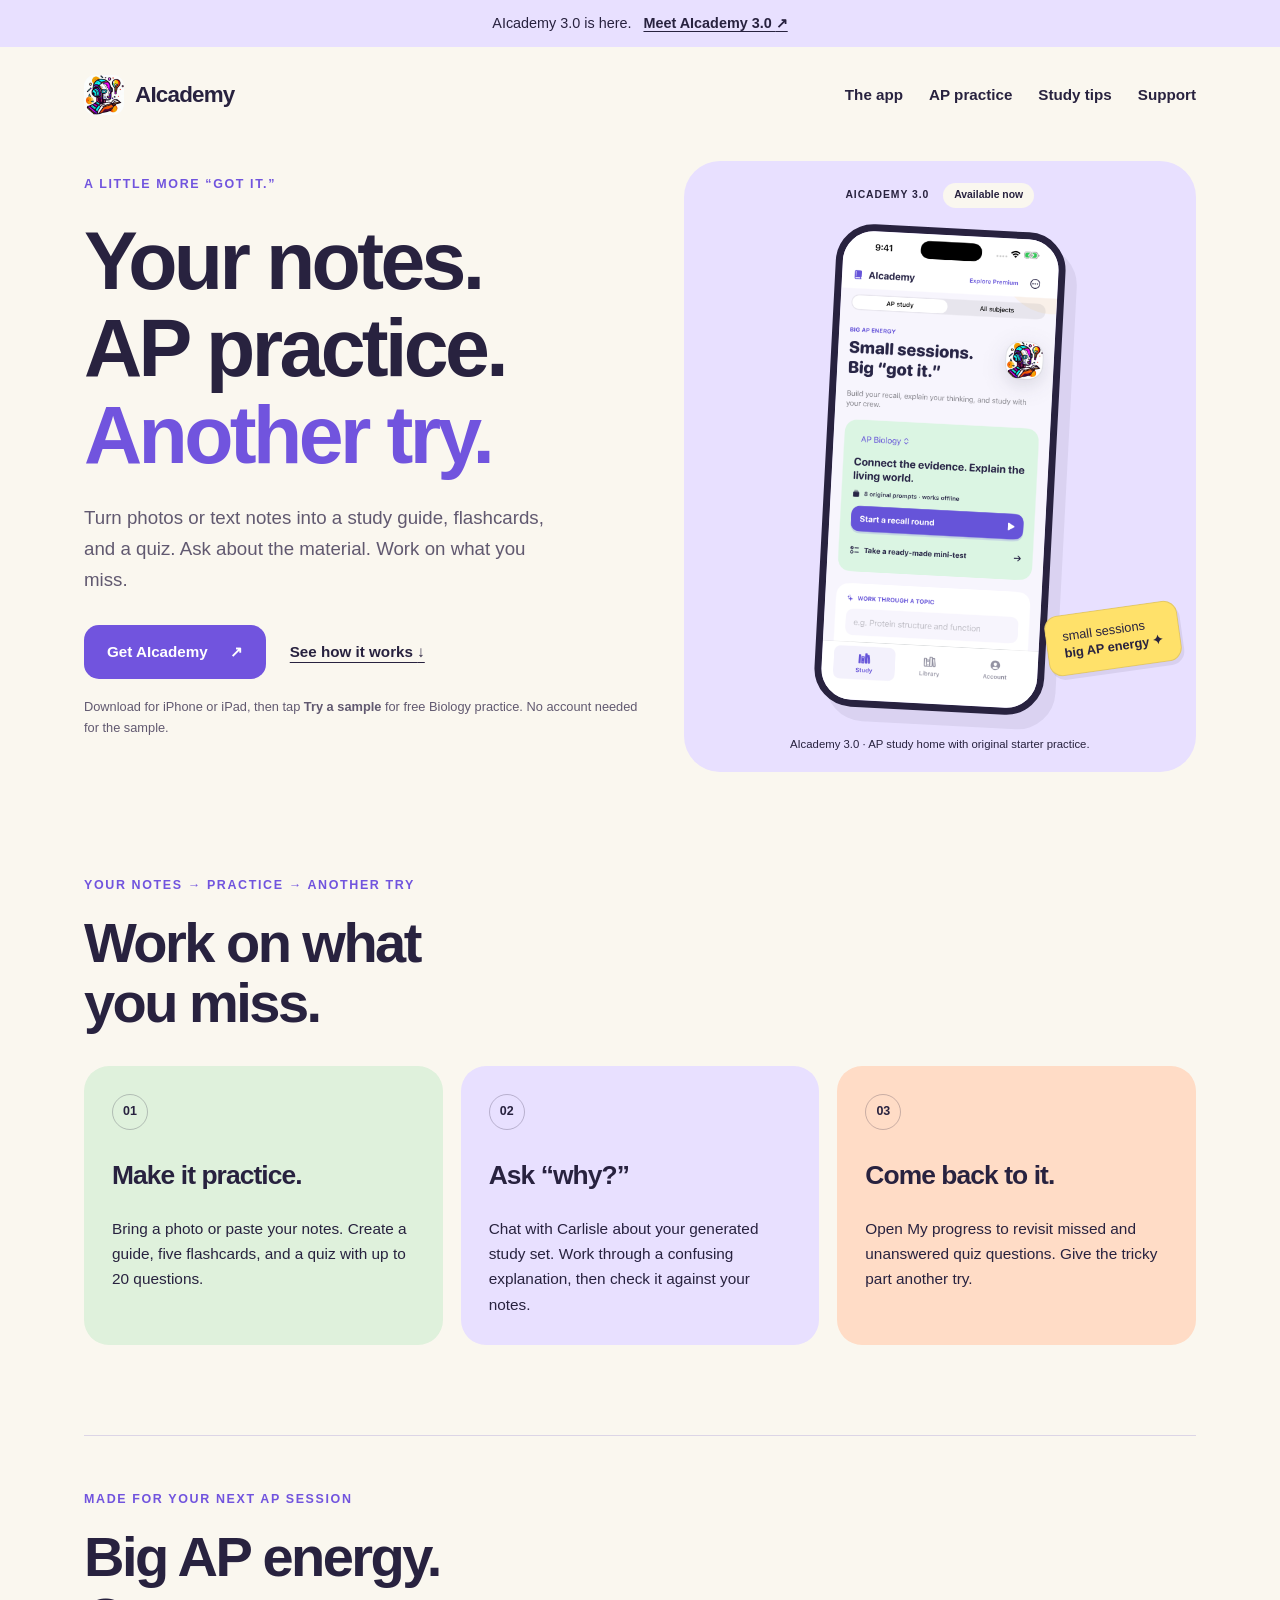
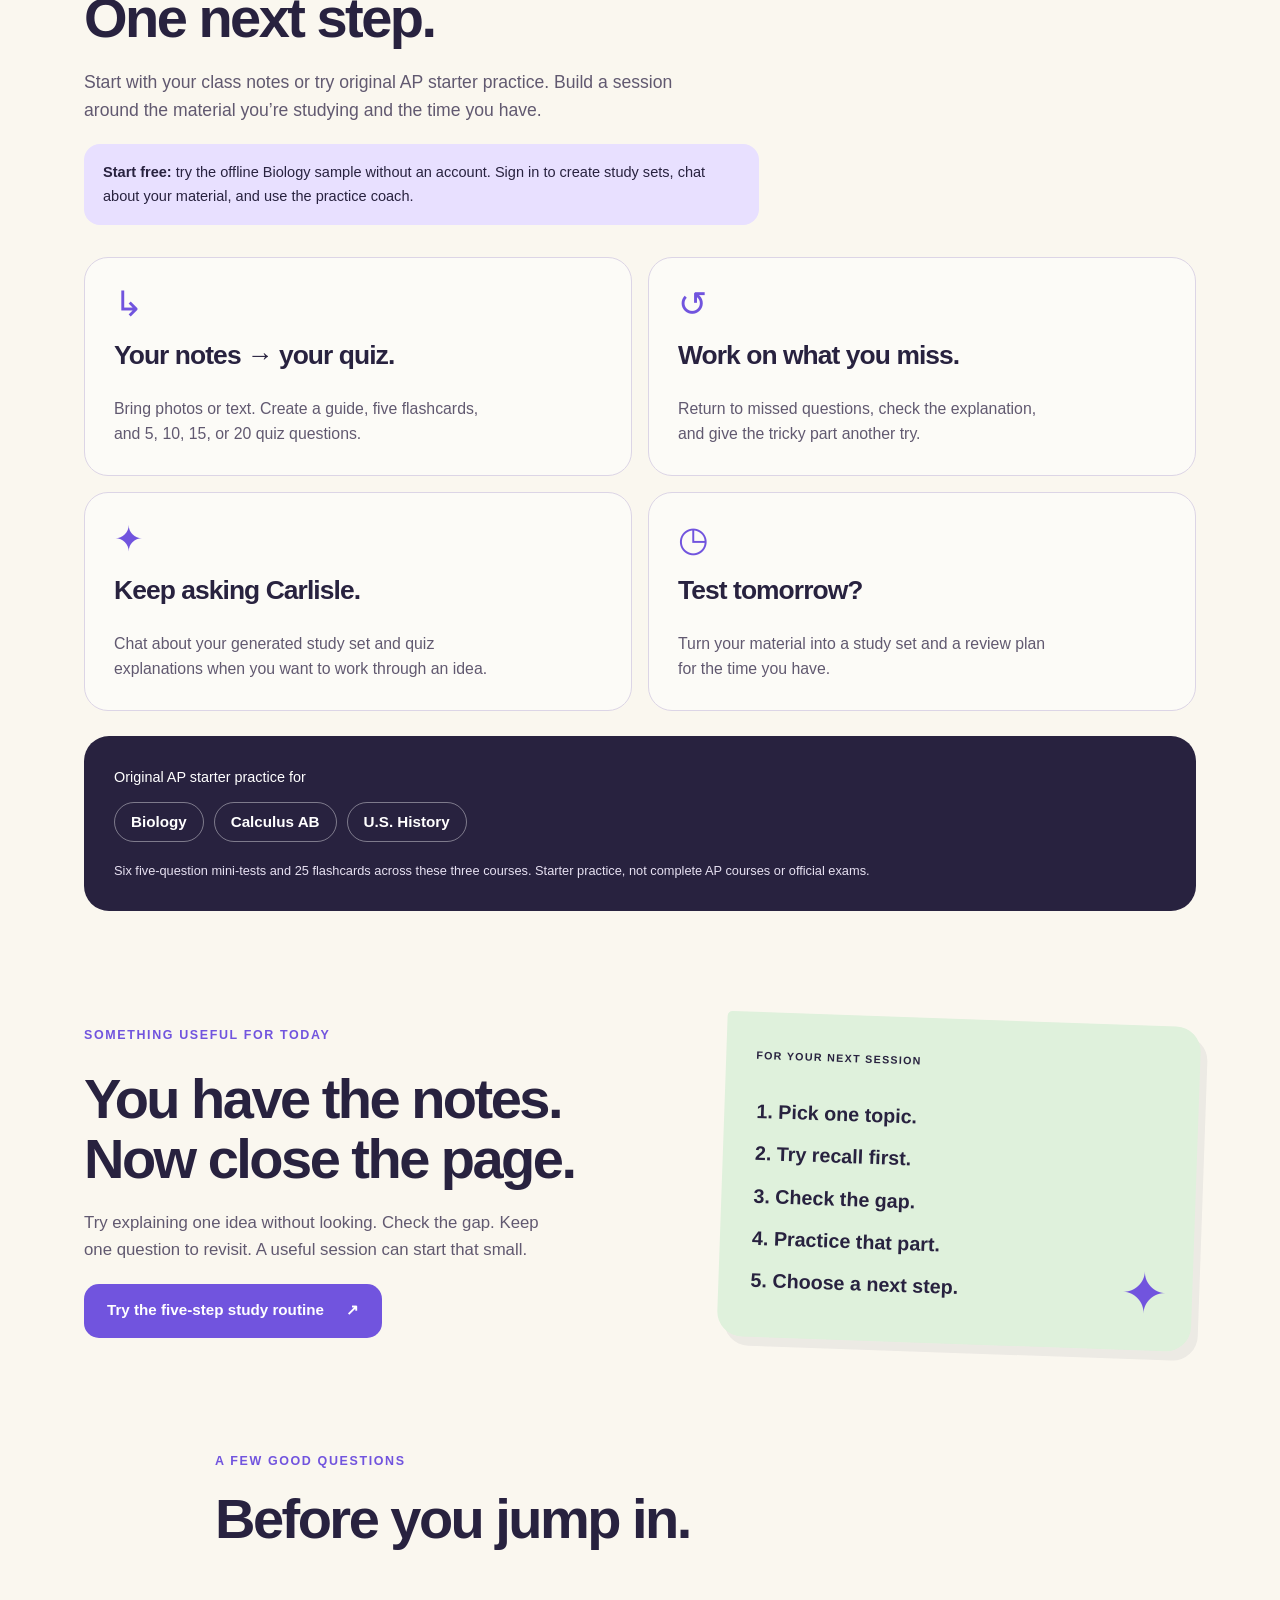
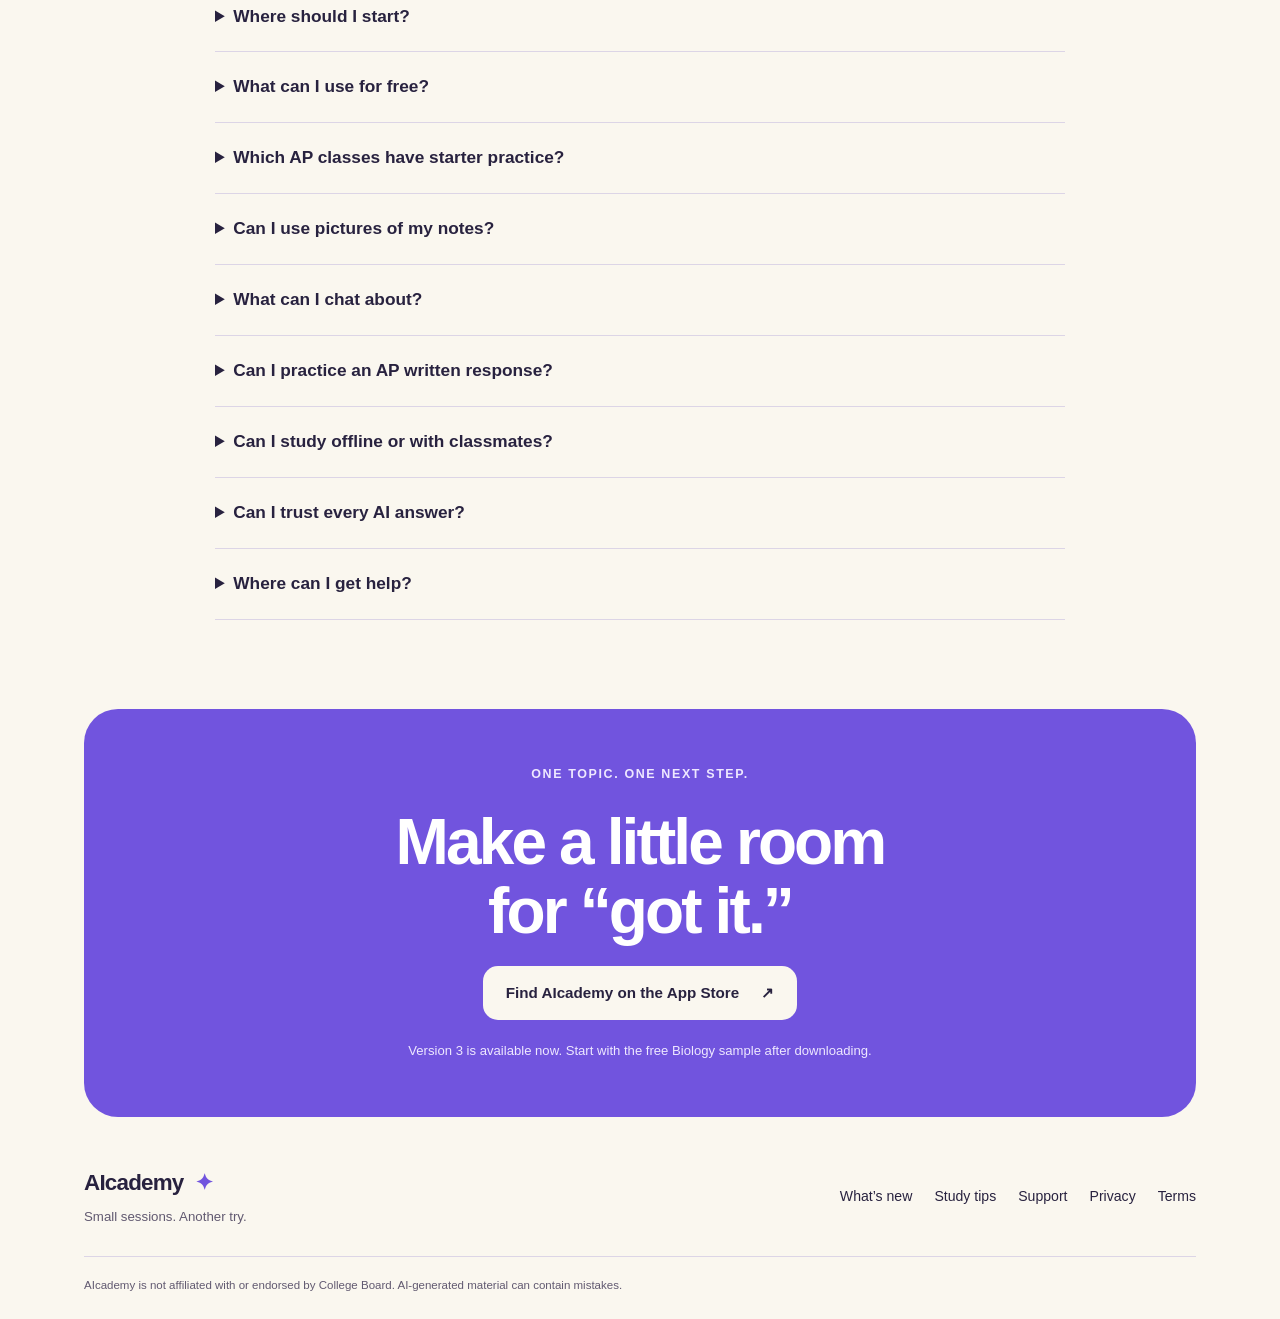
==== commit 391d74ff: "Launch AIcademy 3 marketing and Google search setup" ====
--- a/index.html
+++ b/index.html
@@ -2,9 +2,10 @@
 <html lang="en">
 <head>
   <meta charset="utf-8">
+  <meta name="google-site-verification" content="khZ0YaZzKIw1U_DPqnZ9c7z-U_TXpZQ5yvjg2T9Celw">
   <meta name="viewport" content="width=device-width,initial-scale=1">
-  <title>AIcademy | Your Notes. Your Next Practice.</title>
-  <meta name="description" content="Turn notes and topics into quizzes, flashcards, and explanations with AIcademy for iPhone and iPad. Preview the upcoming AP study update.">
+  <title>AIcademy | Turn Your Notes into AP Practice</title>
+  <meta name="description" content="Turn photos or text notes into study guides, flashcards, and quizzes. Practice AP Biology, Calculus AB, and U.S. History, then revisit what you missed.">
   <meta name="theme-color" content="#faf7ef">
   <link rel="canonical" href="https://awfasano.github.io/aicademy-pages/">
   <link rel="icon" href="assets/images/app-icon.png" type="image/png">
@@ -12,67 +13,85 @@
   <meta property="og:type" content="website">
   <meta property="og:site_name" content="AIcademy">
   <meta property="og:title" content="Your notes. Your next “got it.”">
-  <meta property="og:description" content="Make your next study session a little easier to start. AIcademy for iPhone and iPad, with a preview of the upcoming AP study update.">
+  <meta property="og:description" content="Turn your notes into AP practice. Ask about your study set, revisit missed questions, and make your next session easier to start.">
   <meta property="og:url" content="https://awfasano.github.io/aicademy-pages/">
   <meta property="og:image" content="https://awfasano.github.io/aicademy-pages/assets/images/share-card.png">
   <meta property="og:image:width" content="1200">
   <meta property="og:image:height" content="630">
   <meta property="og:image:alt" content="AIcademy: Your notes. Your next got it. For iPhone and iPad.">
   <meta name="twitter:card" content="summary_large_image">
+  <script type="application/ld+json">
+{
+  "@context": "https://schema.org",
+  "@type": "SoftwareApplication",
+  "name": "AIcademy",
+  "applicationCategory": "EducationalApplication",
+  "operatingSystem": "iOS, iPadOS",
+  "url": "https://awfasano.github.io/aicademy-pages/",
+  "downloadUrl": "https://apps.apple.com/app/id6447424277",
+  "softwareVersion": "3.0",
+  "description": "Turn photos or text notes into study guides, flashcards, and quizzes. Practice with original AP Biology, Calculus AB, and U.S. History starter material and revisit missed questions.",
+  "image": "https://awfasano.github.io/aicademy-pages/assets/images/app-icon.png"
+}
+  </script>
 </head>
 <body>
   <a class="skip-link" href="#main">Skip to content</a>
-  <div class="announcement">A new study chapter is coming. <a href="#next">Meet AIcademy 3.0 <span aria-hidden="true">↗</span></a></div>
+  <div class="announcement">AIcademy 3.0 is here. <a href="aicademy-3.html">Meet AIcademy 3.0 <span aria-hidden="true">↗</span></a></div>
   <div class="shell">
     <header class="nav">
       <a class="brand" href="./" aria-label="AIcademy home"><img src="assets/images/app-icon.png" width="40" height="40" alt=""><span>AIcademy</span></a>
-      <nav class="nav-links" aria-label="Main navigation"><a href="#today">The app</a><a href="#next">What’s next</a><a href="study-notes-to-practice.html">Study tips</a><a href="help.html">Support</a></nav>
+      <nav class="nav-links" aria-label="Main navigation"><a href="#today">The app</a><a href="#next">AP practice</a><a href="study-notes-to-practice.html">Study tips</a><a href="help.html">Support</a></nav>
     </header>
     <main id="main">
       <section class="hero" aria-labelledby="hero-title">
         <div class="hero-copy">
           <p class="eyebrow">A little more “got it.”</p>
-          <h1 id="hero-title">Your notes.<br>Your next<br><span>practice.</span></h1>
-          <p class="intro">A topic to untangle. A quiz to try. An explanation to ask about. Make your next study session easier to start with AIcademy.</p>
-          <div class="actions"><a class="button primary" href="https://apps.apple.com/app/id6447424277">Get AIcademy <span aria-hidden="true">↗</span></a><a class="text-link" href="#next">Preview version 3 <span aria-hidden="true">↓</span></a></div>
-          <p class="micro">Download the current app for iPhone and iPad.<br>Free with optional in-app purchases.</p>
+          <h1 id="hero-title">Your notes.<br>AP practice.<br><span>Another try.</span></h1>
+          <p class="intro">Turn photos or text notes into a study guide, flashcards, and a quiz. Ask about the material. Work on what you miss.</p>
+          <div class="actions"><a class="button primary" href="https://apps.apple.com/app/id6447424277">Get AIcademy <span aria-hidden="true">↗</span></a><a class="text-link" href="#next">See how it works <span aria-hidden="true">↓</span></a></div>
+          <p class="micro">Download for iPhone or iPad, then tap <strong>Try a sample</strong> for free Biology practice. No account needed for the sample.</p>
         </div>
         <figure class="hero-visual">
-          <div class="preview-label">A PEEK AT VERSION 3 <span>Coming soon</span></div>
-          <div class="phone-wrap"><img class="phone" src="assets/images/v3-ap-home.png" width="1320" height="2868" alt="Preview of the upcoming AIcademy 3 AP study home, with original Biology practice and recall rounds." fetchpriority="high"></div>
+          <div class="preview-label">AICADEMY 3.0 <span>Available now</span></div>
+          <div class="phone-wrap"><img class="phone" src="assets/images/v3-ap-home.png" width="1320" height="2868" alt="AIcademy 3 AP study home, with original Biology practice and recall rounds." fetchpriority="high"></div>
           <div class="sticker" aria-hidden="true">small sessions<br><strong>big AP energy ✦</strong></div>
-          <figcaption>Version 3 preview. These AP features are part of the upcoming update.</figcaption>
+          <figcaption>AIcademy 3.0 · AP study home with original starter practice.</figcaption>
         </figure>
       </section>
       <section class="section" id="today" aria-labelledby="today-title">
-        <div class="section-heading"><p class="eyebrow">Your study companion, today</p><h2 id="today-title">Give your studying<br>a place to start.</h2></div>
+        <div class="section-heading"><p class="eyebrow">Your notes → practice → another try</p><h2 id="today-title">Work on what<br>you miss.</h2></div>
         <div class="feature-grid">
-          <article class="feature mint"><span class="number">01</span><h3>Make it practice.</h3><p>Turn a topic or your material into flashcards, quizzes, and guided explanations.</p></article>
-          <article class="feature lavender"><span class="number">02</span><h3>Ask “why?”</h3><p>Keep the questions going with Carlisle, your AI study companion.</p></article>
-          <article class="feature peach"><span class="number">03</span><h3>Come back to it.</h3><p>Save generated work and revisit it in Past Questions when you’re ready for another session.</p></article>
+          <article class="feature mint"><span class="number">01</span><h3>Make it practice.</h3><p>Bring a photo or paste your notes. Create a guide, five flashcards, and a quiz with up to 20 questions.</p></article>
+          <article class="feature lavender"><span class="number">02</span><h3>Ask “why?”</h3><p>Chat with Carlisle about your generated study set. Work through a confusing explanation, then check it against your notes.</p></article>
+          <article class="feature peach"><span class="number">03</span><h3>Come back to it.</h3><p>Open My progress to revisit missed and unanswered quiz questions. Give the tricky part another try.</p></article>
         </div>
       </section>
       <section class="next section" id="next" aria-labelledby="next-title">
-        <div class="section-heading"><p class="eyebrow">Coming in version 3</p><h2 id="next-title">Big AP energy.<br>One next step.</h2><p class="section-intro">The next chapter focuses on your notes, the questions that trip you up, and practice you can come back to.</p><p class="release-note"><strong>Coming soon:</strong> version 3 has been submitted for App Review. The features below are a preview of the update, not the current App Store version.</p></div>
+        <div class="section-heading"><p class="eyebrow">Made for your next AP session</p><h2 id="next-title">Big AP energy.<br>One next step.</h2><p class="section-intro">Start with your class notes or try original AP starter practice. Build a session around the material you’re studying and the time you have.</p><p class="release-note"><strong>Start free:</strong> try the offline Biology sample without an account. Sign in to create study sets, chat about your material, and use the practice coach.</p></div>
         <div class="next-grid">
           <article class="next-card"><span aria-hidden="true">↳</span><h3>Your notes → your quiz.</h3><p>Bring photos or text. Create a guide, five flashcards, and 5, 10, 15, or 20 quiz questions.</p></article>
           <article class="next-card"><span aria-hidden="true">↺</span><h3>Work on what you miss.</h3><p>Return to missed questions, check the explanation, and give the tricky part another try.</p></article>
           <article class="next-card"><span aria-hidden="true">✦</span><h3>Keep asking Carlisle.</h3><p>Chat about your generated study set and quiz explanations when you want to work through an idea.</p></article>
           <article class="next-card"><span aria-hidden="true">◷</span><h3>Test tomorrow?</h3><p>Turn your material into a study set and a review plan for the time you have.</p></article>
         </div>
-        <div class="course-strip"><p>Original AP starter practice for</p><ul><li>Biology</li><li>Calculus AB</li><li>U.S. History</li></ul><p class="micro">Six mini-tests and 25 flashcards across three courses. Starter practice, not complete AP courses or official exams.</p></div>
+        <div class="course-strip"><p>Original AP starter practice for</p><ul><li>Biology</li><li>Calculus AB</li><li>U.S. History</li></ul><p class="micro">Six five-question mini-tests and 25 flashcards across these three courses. Starter practice, not complete AP courses or official exams.</p></div>
       </section>
       <section class="study-note section" aria-labelledby="note-title"><div><p class="eyebrow">Something useful for today</p><h2 id="note-title">You have the notes.<br>Now close the page.</h2><p>Try explaining one idea without looking. Check the gap. Keep one question to revisit. A useful session can start that small.</p><a class="button primary" href="study-notes-to-practice.html">Try the five-step study routine <span aria-hidden="true">↗</span></a></div><div class="note-paper" aria-label="Study routine"><p class="note-tag">FOR YOUR NEXT SESSION</p><ol><li>Pick one topic.</li><li>Try recall first.</li><li>Check the gap.</li><li>Practice that part.</li><li>Choose a next step.</li></ol><span aria-hidden="true" class="note-star">✦</span></div></section>
       <section class="faq section" aria-labelledby="faq-title"><div class="section-heading"><p class="eyebrow">A few good questions</p><h2 id="faq-title">Before you jump in.</h2></div>
-        <details><summary>Is version 3 available yet?</summary><p>Version 3 has been submitted for App Review and is coming soon. The download buttons open the current released app. We’ll update this page when the new version is publicly available.</p></details>
-        <details><summary>Can I try AIcademy for free?</summary><p>The app is free to download with a limited free AI allowance. Optional monthly and annual Premium plans give you more AI access. Check the app for current prices and allowances before subscribing.</p></details>
-        <details><summary>What AP classes will the update support?</summary><p>Version 3 starts with original practice for AP Biology, AP Calculus AB, and AP U.S. History. The starter library includes six five-question mini-tests and 25 flashcards. These are small practice resources, not complete courses or official exam questions.</p></details>
+        <details><summary>Where should I start?</summary><p>Download AIcademy for iPhone or iPad, then tap <strong>Try a sample</strong> on the welcome screen for a free eight-card Biology session. It works offline without an account. When you’re ready to use your own notes, sign in and choose <strong>Use photos or notes</strong>.</p></details>
+        <details><summary>What can I use for free?</summary><p>Try the offline starter practice without an account. Sign in for three free AI study uses per day, shared across generation, material chat, coaching, and study plans, plus two grammar uses. AI uses also have a daily budget. Premium offers a larger daily allowance; it is not unlimited. Current plans and prices are shown in the app.</p></details>
+        <details><summary>Which AP classes have starter practice?</summary><p>AP Biology, AP Calculus AB, and AP U.S. History. The starter library includes six five-question mini-tests and 25 flashcards across these three courses. These are independently authored practice resources, not complete courses, official exam questions, or score predictions.</p></details>
+        <details><summary>Can I use pictures of my notes?</summary><p>Yes. Bring photos, screenshots, or pasted text to create a guide, five flashcards, and 5, 10, 15, or 20 quiz questions. Each study set can use up to three images and 12,000 text characters. Clear, detailed notes give the generator more material to work with.</p></details>
+        <details><summary>What can I chat about?</summary><p>Ask Carlisle about your generated study set, including its guide, cards, and quiz. The selected material is visible in the chat. Keep your original notes handy: chat is not a guaranteed search of the original upload, and AI can make mistakes. Chats last for the open session.</p></details>
+        <details><summary>Can I practice an AP written response?</summary><p>The practice coach offers three original preset prompts, one each for Biology, Calculus AB, and U.S. History. Type your reasoning, get AI feedback tied to your response, and try a revision. This is practice guidance, not official grading or an AP score prediction.</p></details>
+        <details><summary>Can I study offline or with classmates?</summary><p>Starter practice and downloaded study sets work offline, with unfinished practice saved on your device. AI generation, chat, and coaching need internet. For a group, join a shared library by invitation code to contribute notes, cards, and quizzes, and flag confusing content. Shared-library updates also need internet.</p></details>
         <details><summary>Can I trust every AI answer?</summary><p>AI can make mistakes. Use explanations to work through a topic, and check important answers against your class notes, teacher’s guidance, and course resources.</p></details>
         <details><summary>Where can I get help?</summary><p>Visit <a href="help.html">AIcademy support</a> for account, subscription, and app questions. You can also read our <a href="privacy.html">privacy policy</a>.</p></details>
       </section>
-      <section class="closing"><p class="eyebrow">One topic. One next step.</p><h2>Make a little room<br>for “got it.”</h2><a class="button light" href="https://apps.apple.com/app/id6447424277">Find AIcademy on the App Store <span aria-hidden="true">↗</span></a><p>Get the current app. The version 3 preview is above.</p></section>
+      <section class="closing"><p class="eyebrow">One topic. One next step.</p><h2>Make a little room<br>for “got it.”</h2><a class="button light" href="https://apps.apple.com/app/id6447424277">Find AIcademy on the App Store <span aria-hidden="true">↗</span></a><p>Version 3 is available now. Start with the free Biology sample after downloading.</p></section>
     </main>
-    <footer class="footer"><div><a class="brand" href="./">AIcademy <span aria-hidden="true">✦</span></a><p>Small sessions. Another try.</p></div><nav aria-label="Footer navigation"><a href="study-notes-to-practice.html">Study tips</a><a href="help.html">Support</a><a href="privacy.html">Privacy</a><a href="https://www.apple.com/legal/internet-services/itunes/dev/stdeula/">Terms</a></nav><p class="disclosure">AIcademy is not affiliated with or endorsed by College Board. AI-generated material can contain mistakes.</p></footer>
+    <footer class="footer"><div><a class="brand" href="./">AIcademy <span aria-hidden="true">✦</span></a><p>Small sessions. Another try.</p></div><nav aria-label="Footer navigation"><a href="aicademy-3.html">What’s new</a><a href="study-notes-to-practice.html">Study tips</a><a href="help.html">Support</a><a href="privacy.html">Privacy</a><a href="https://www.apple.com/legal/internet-services/itunes/dev/stdeula/">Terms</a></nav><p class="disclosure">AIcademy is not affiliated with or endorsed by College Board. AI-generated material can contain mistakes.</p></footer>
   </div>
 </body>
 </html>
